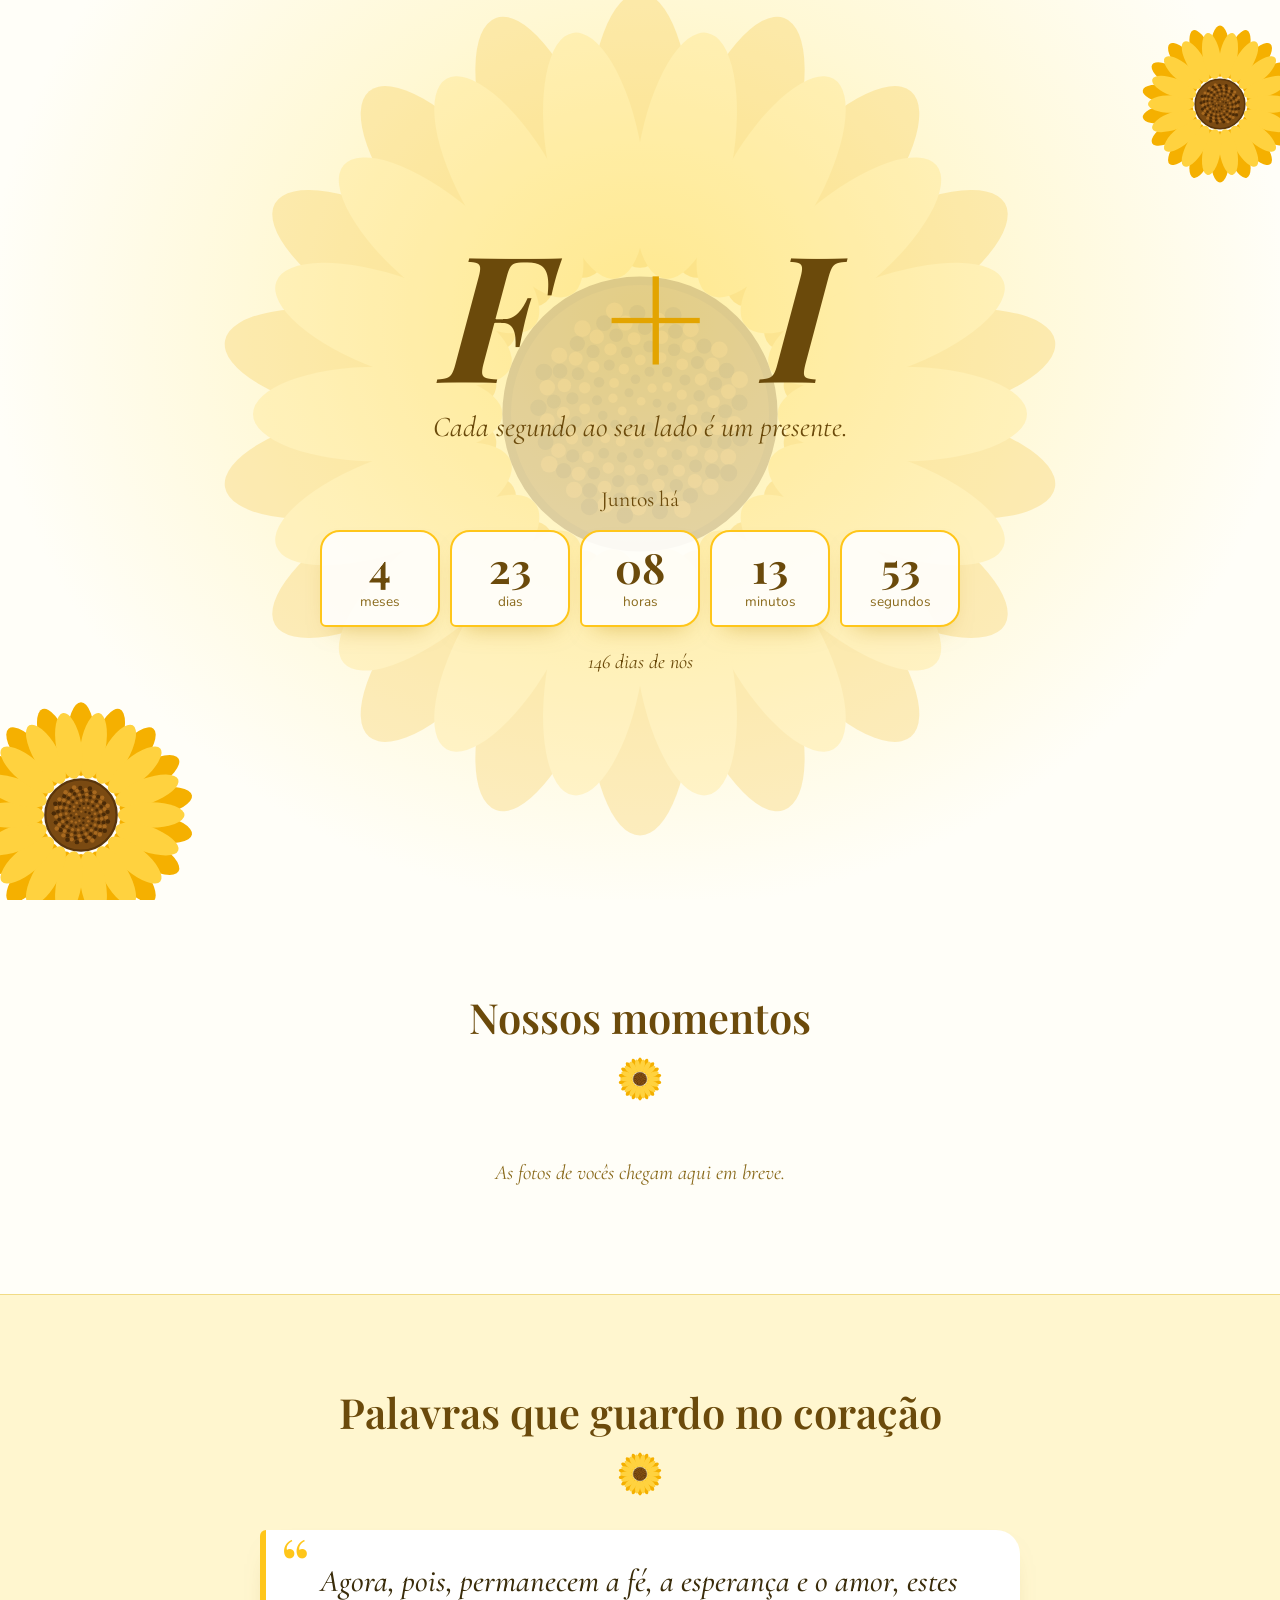
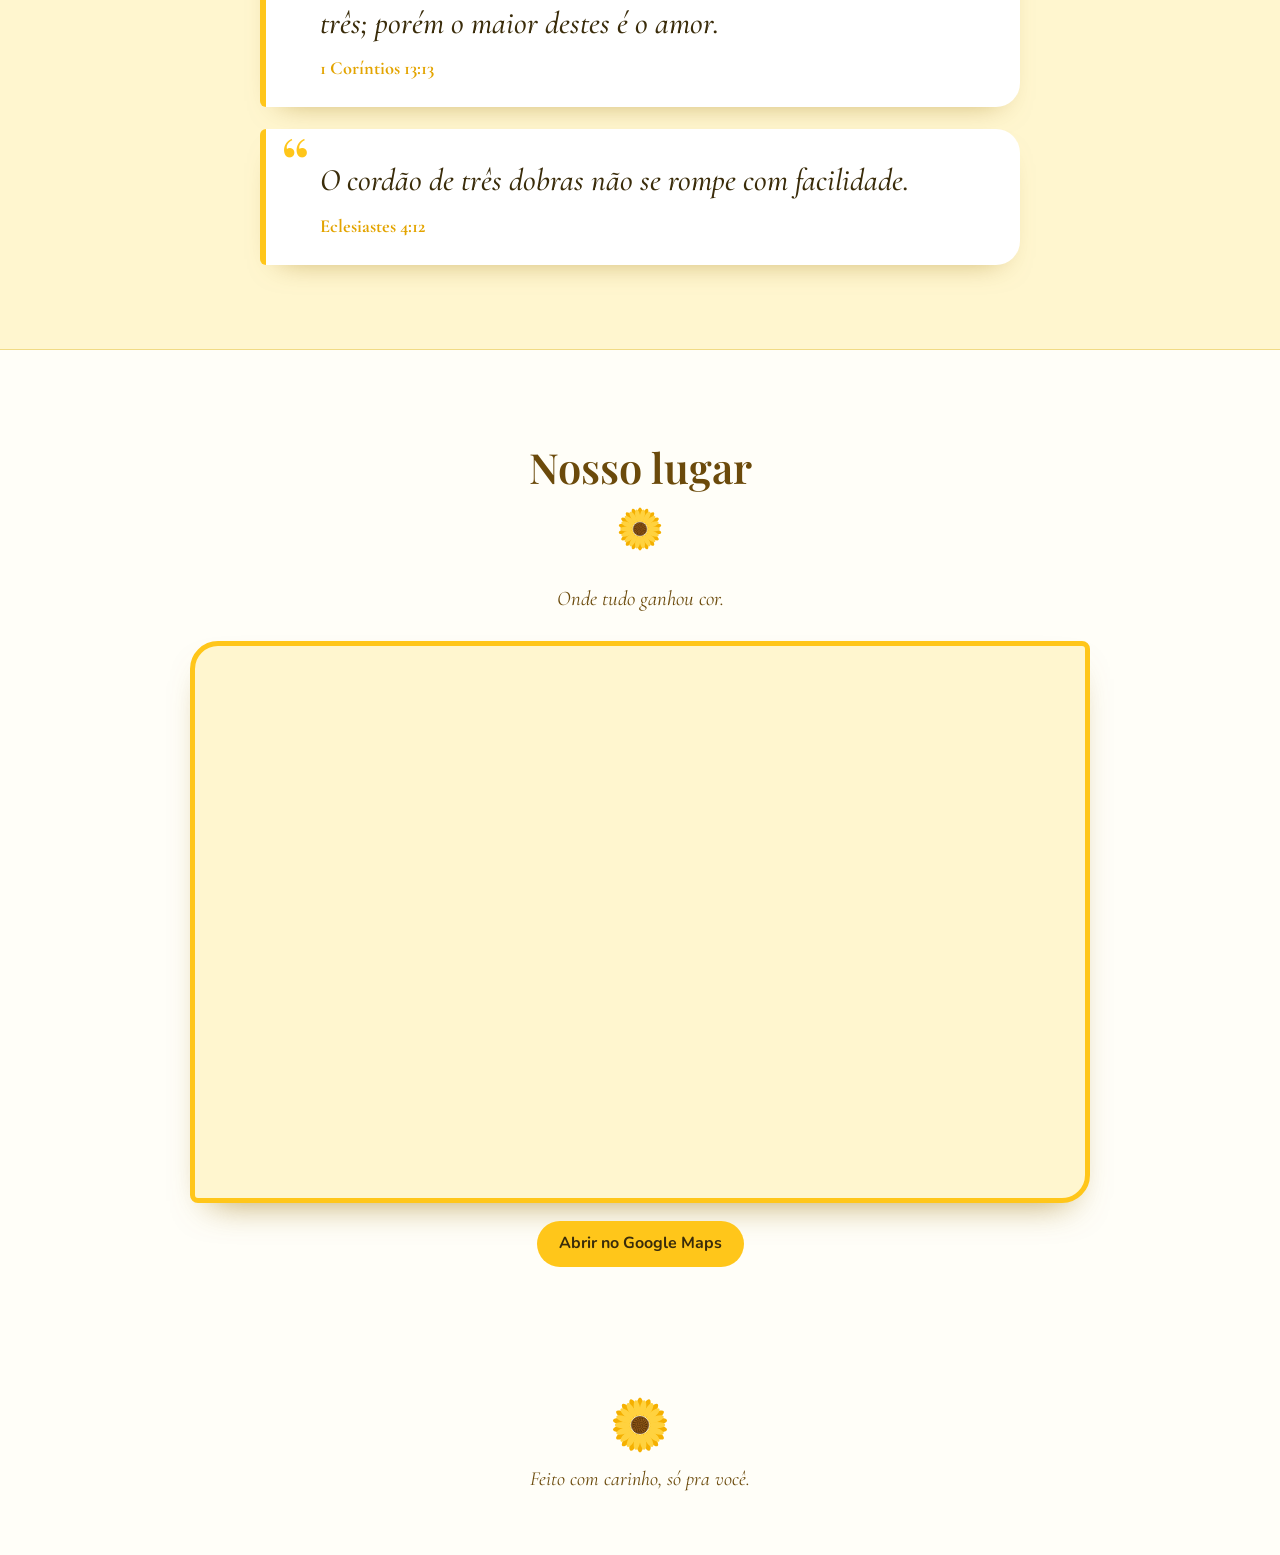
==== index.html @ c451ec0d "Add files via upload" ====
<!doctype html>
<html lang="pt-BR">
<head>
<meta charset="utf-8">
<meta name="viewport" content="width=device-width, initial-scale=1">
<title>F + I</title>
<meta name="theme-color" content="#FFC61A">
<link rel="preconnect" href="https://fonts.googleapis.com">
<link rel="preconnect" href="https://fonts.gstatic.com" crossorigin>
<link href="https://fonts.googleapis.com/css2?family=Cormorant+Garamond:ital,wght@0,500;0,700;1,500;1,600&family=Nunito:wght@400;700&family=Playfair+Display:ital,wght@0,600;1,700&display=swap" rel="stylesheet">
<link rel="stylesheet" href="assets/style.css">
</head>
<body>
<header class="hero">
  <div class="sf sf-bg"></div><div class="sf sf-l"></div><div class="sf sf-r"></div>
  <div class="hero-in">
    <h1 id="title">F + I</h1>
    <p class="subtitle" id="subtitle"></p>
    <p class="counter-label" id="counterLabel"></p>
    <div class="units" id="units" role="timer" aria-live="off"></div>
    <p class="total" id="total"></p>
  </div>
</header>

<section class="block" id="galeria">
  <div class="wrap">
    <h2 id="galleryTitle"></h2><div class="sf divider"></div>
    <div class="gallery" id="gallery"></div>
    <p class="empty" id="galleryEmpty" hidden>As fotos de vocês chegam aqui em breve.</p>
  </div>
</section>

<section class="block verses" id="versiculos">
  <div class="wrap">
    <h2 id="versesTitle"></h2><div class="sf divider"></div>
    <div class="verse-list" id="verses"></div>
  </div>
</section>

<section class="block" id="mapa">
  <div class="wrap">
    <h2 id="mapTitle"></h2><div class="sf divider"></div>
    <p class="lede" id="mapText"></p>
    <div class="map-frame"><iframe id="mapFrame" title="Mapa" loading="lazy" referrerpolicy="no-referrer-when-downgrade" allowfullscreen></iframe></div>
    <a class="map-link" id="mapLink" target="_blank" rel="noopener">Abrir no Google Maps</a>
  </div>
</section>

<footer><div class="sf"></div><span id="footer"></span></footer>

<div class="lightbox" id="lightbox" role="dialog" aria-modal="true" aria-label="Foto ampliada">
  <button class="lb-btn lb-close" id="lbClose" aria-label="Fechar">✕</button>
  <button class="lb-btn lb-prev" id="lbPrev" aria-label="Anterior">‹</button>
  <img id="lbImg" alt=""><p id="lbCap"></p>
  <button class="lb-btn lb-next" id="lbNext" aria-label="Próxima">›</button>
</div>

<script src="assets/common.js"></script>
<script src="assets/site.js"></script>
</body>
</html>
---- assets/style.css ----
:root{
  --bg:#FFFEF8; --cream:#FFF6CF; --sun:#FFC61A; --sun-deep:#E3A400; --brown:#6B4A0B; --ink:#3A2C0A; --line:#F1DB85;
  --serif:'Cormorant Garamond',Georgia,serif; --display:'Playfair Display',Georgia,serif; --sans:'Nunito',system-ui,sans-serif;
}
*{box-sizing:border-box}
html{scroll-behavior:smooth}
body{margin:0;background:var(--bg);color:var(--ink);font-family:var(--sans);line-height:1.6;-webkit-font-smoothing:antialiased}
img{max-width:100%}
:focus-visible{outline:3px solid var(--sun-deep);outline-offset:3px}
[hidden]{display:none!important}

.sf svg{width:100%;height:100%;display:block}

/* ---------- Hero ---------- */
.hero{position:relative;min-height:100svh;display:grid;place-items:center;overflow:hidden;padding:56px 20px;text-align:center;
  background:radial-gradient(ellipse at 50% 35%,#FFEFA3 0%,#FFF8D4 38%,var(--bg) 72%)}
.sf-bg{position:absolute;left:50%;top:46%;width:min(128vw,860px);aspect-ratio:1;transform:translate(-50%,-50%);opacity:.2}
.sf-bg svg{animation:spin 160s linear infinite}
.sf-l,.sf-r{position:absolute;aspect-ratio:1}
.sf-l{width:clamp(110px,22vw,230px);left:-34px;bottom:-30px}
.sf-r{width:clamp(80px,15vw,160px);right:-20px;top:24px}
.sf-l svg{animation:sway 9s ease-in-out infinite}
.sf-r svg{animation:sway 11s ease-in-out infinite reverse}
@keyframes spin{to{transform:rotate(360deg)}}
@keyframes sway{0%,100%{transform:rotate(-7deg)}50%{transform:rotate(7deg)}}
@keyframes rise{from{opacity:0;transform:translateY(22px)}to{opacity:1;transform:none}}

.hero-in{position:relative;width:100%;max-width:760px;animation:rise .9s ease-out both}
h1{margin:0;font-family:var(--display);font-style:italic;font-weight:700;font-size:clamp(5rem,26vw,11rem);line-height:1;color:var(--brown);letter-spacing:.01em}
h1 .plus{color:var(--sun-deep);font-style:normal;font-weight:400;margin:0 .06em}
.subtitle{font-family:var(--serif);font-style:italic;font-size:clamp(1.35rem,4.5vw,1.8rem);color:var(--brown);margin:.4rem 0 2rem}
.counter-label{font-family:var(--serif);font-size:1.35rem;margin:0 0 .8rem;color:var(--brown)}
.units{display:grid;grid-template-columns:repeat(auto-fit,minmax(86px,1fr));gap:10px;max-width:640px;margin:0 auto}
.unit{background:rgba(255,255,255,.88);border:2px solid var(--sun);border-radius:20px 20px 20px 6px;padding:12px 6px 10px;box-shadow:0 12px 24px -14px rgba(190,140,0,.55)}
.unit b{display:block;font-family:var(--display);font-size:clamp(1.9rem,7vw,2.6rem);line-height:1.1;color:var(--brown);font-variant-numeric:tabular-nums}
.unit span{font-size:.85rem;color:#8a6a1c}
.total{margin:1.2rem 0 0;font-family:var(--serif);font-style:italic;font-size:1.25rem;color:var(--brown)}

/* ---------- Seções ---------- */
section.block{padding:84px 20px}
.wrap{max-width:1100px;margin:0 auto}
h2{font-family:var(--display);font-weight:600;font-size:clamp(1.8rem,5vw,2.6rem);color:var(--brown);text-align:center;margin:0 0 .4rem}
.divider{width:44px;height:44px;margin:0 auto 34px}
.lede{text-align:center;font-family:var(--serif);font-style:italic;font-size:1.3rem;margin:-.2rem 0 1.6rem;color:var(--brown)}

/* Galeria: colunas mantêm a proporção original de cada foto */
.gallery{columns:3 260px;column-gap:16px}
.gallery figure{break-inside:avoid;margin:0 0 16px;background:#fff;border:1px solid var(--line);border-radius:10px 26px 10px 26px;overflow:hidden;box-shadow:0 14px 28px -18px rgba(150,110,0,.6)}
.gallery button{display:block;width:100%;padding:0;border:0;background:none;cursor:zoom-in}
.gallery img{display:block;width:100%;height:auto}
.gallery figcaption{padding:10px 14px 12px;font-family:var(--serif);font-size:1.15rem;font-style:italic;color:var(--brown)}
.empty{text-align:center;color:#8a6a1c;font-family:var(--serif);font-style:italic;font-size:1.3rem}

.lightbox{position:fixed;inset:0;z-index:50;background:rgba(58,44,10,.92);display:none;align-items:center;justify-content:center;padding:20px}
.lightbox.open{display:flex}
.lightbox img{max-width:92vw;max-height:82vh;object-fit:contain;border-radius:8px;background:#fff}
.lightbox p{position:absolute;bottom:18px;left:0;right:0;margin:0;text-align:center;color:#FFE9A0;font-family:var(--serif);font-size:1.25rem;font-style:italic}
.lb-btn{position:absolute;background:var(--sun);color:var(--ink);border:0;width:46px;height:46px;border-radius:50%;font-size:1.5rem;cursor:pointer}
.lb-close{top:16px;right:16px}.lb-prev{left:14px;top:50%}.lb-next{right:14px;top:50%}

/* Versículos */
.verses{background:var(--cream);border-block:1px solid var(--line)}
.verse-list{display:grid;gap:22px;max-width:760px;margin:0 auto}
.verse{margin:0;position:relative;background:#fff;border-left:6px solid var(--sun);border-radius:6px 24px 24px 6px;padding:30px 28px 24px 54px;box-shadow:0 14px 30px -20px rgba(150,110,0,.6)}
.verse::before{content:'“';position:absolute;left:14px;top:-4px;font-family:var(--display);font-size:4.6rem;color:var(--sun);line-height:1}
.verse p{margin:0;font-family:var(--serif);font-style:italic;font-weight:500;font-size:clamp(1.5rem,4.2vw,1.95rem);line-height:1.35;color:var(--ink)}
.verse cite{display:block;margin-top:10px;font-family:var(--serif);font-style:normal;font-weight:700;font-size:1.15rem;color:var(--sun-deep)}

/* Mapa */
.map-frame{max-width:900px;margin:0 auto;border:5px solid var(--sun);border-radius:28px 8px 28px 8px;overflow:hidden;box-shadow:0 18px 36px -20px rgba(150,110,0,.7);aspect-ratio:16/10;min-height:280px;background:var(--cream)}
.map-frame iframe{width:100%;height:100%;border:0;display:block}
.map-link{display:block;width:max-content;margin:18px auto 0;padding:10px 22px;background:var(--sun);color:var(--ink);font-weight:700;text-decoration:none;border-radius:999px}
.map-link:hover{background:var(--sun-deep)}

footer{padding:46px 20px 60px;text-align:center;font-family:var(--serif);font-style:italic;font-size:1.25rem;color:var(--brown)}
footer .sf{width:56px;height:56px;margin:0 auto 10px}

@media (prefers-reduced-motion:reduce){
  *{animation:none!important;scroll-behavior:auto!important}
}
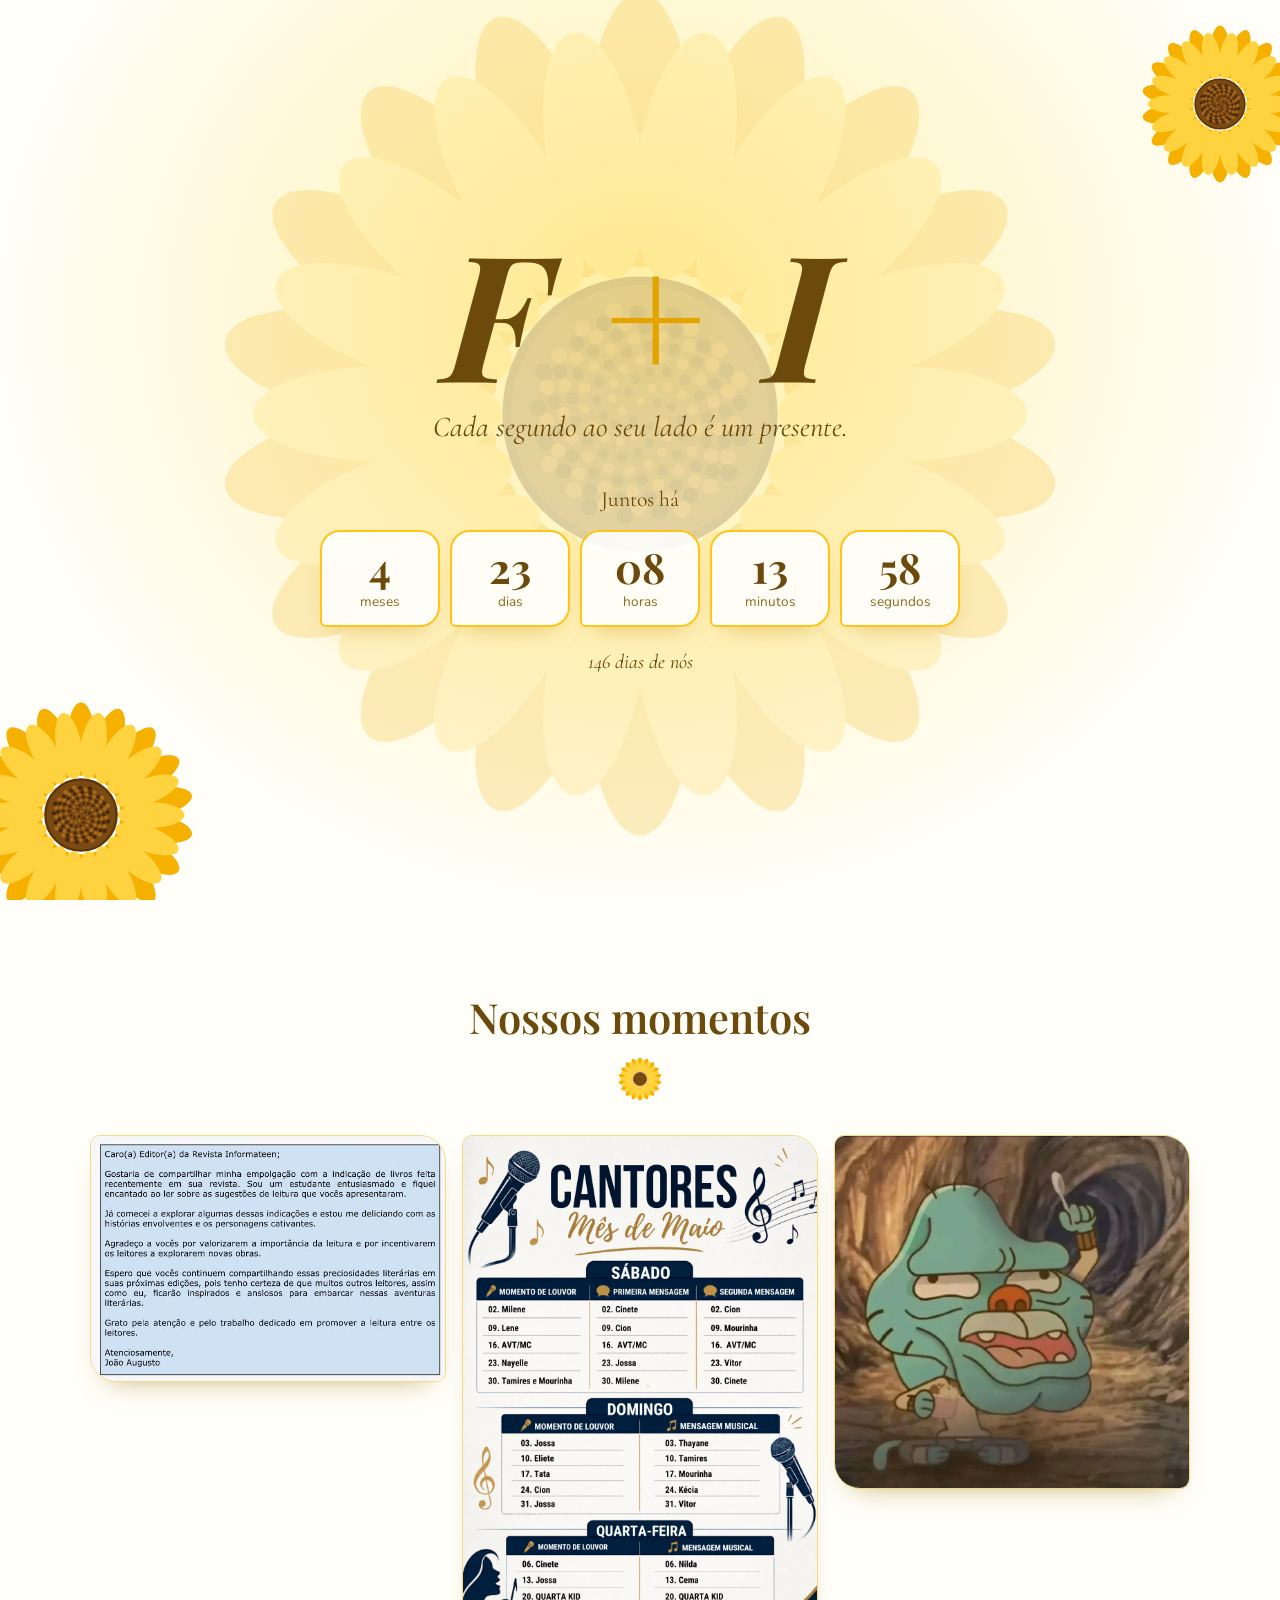
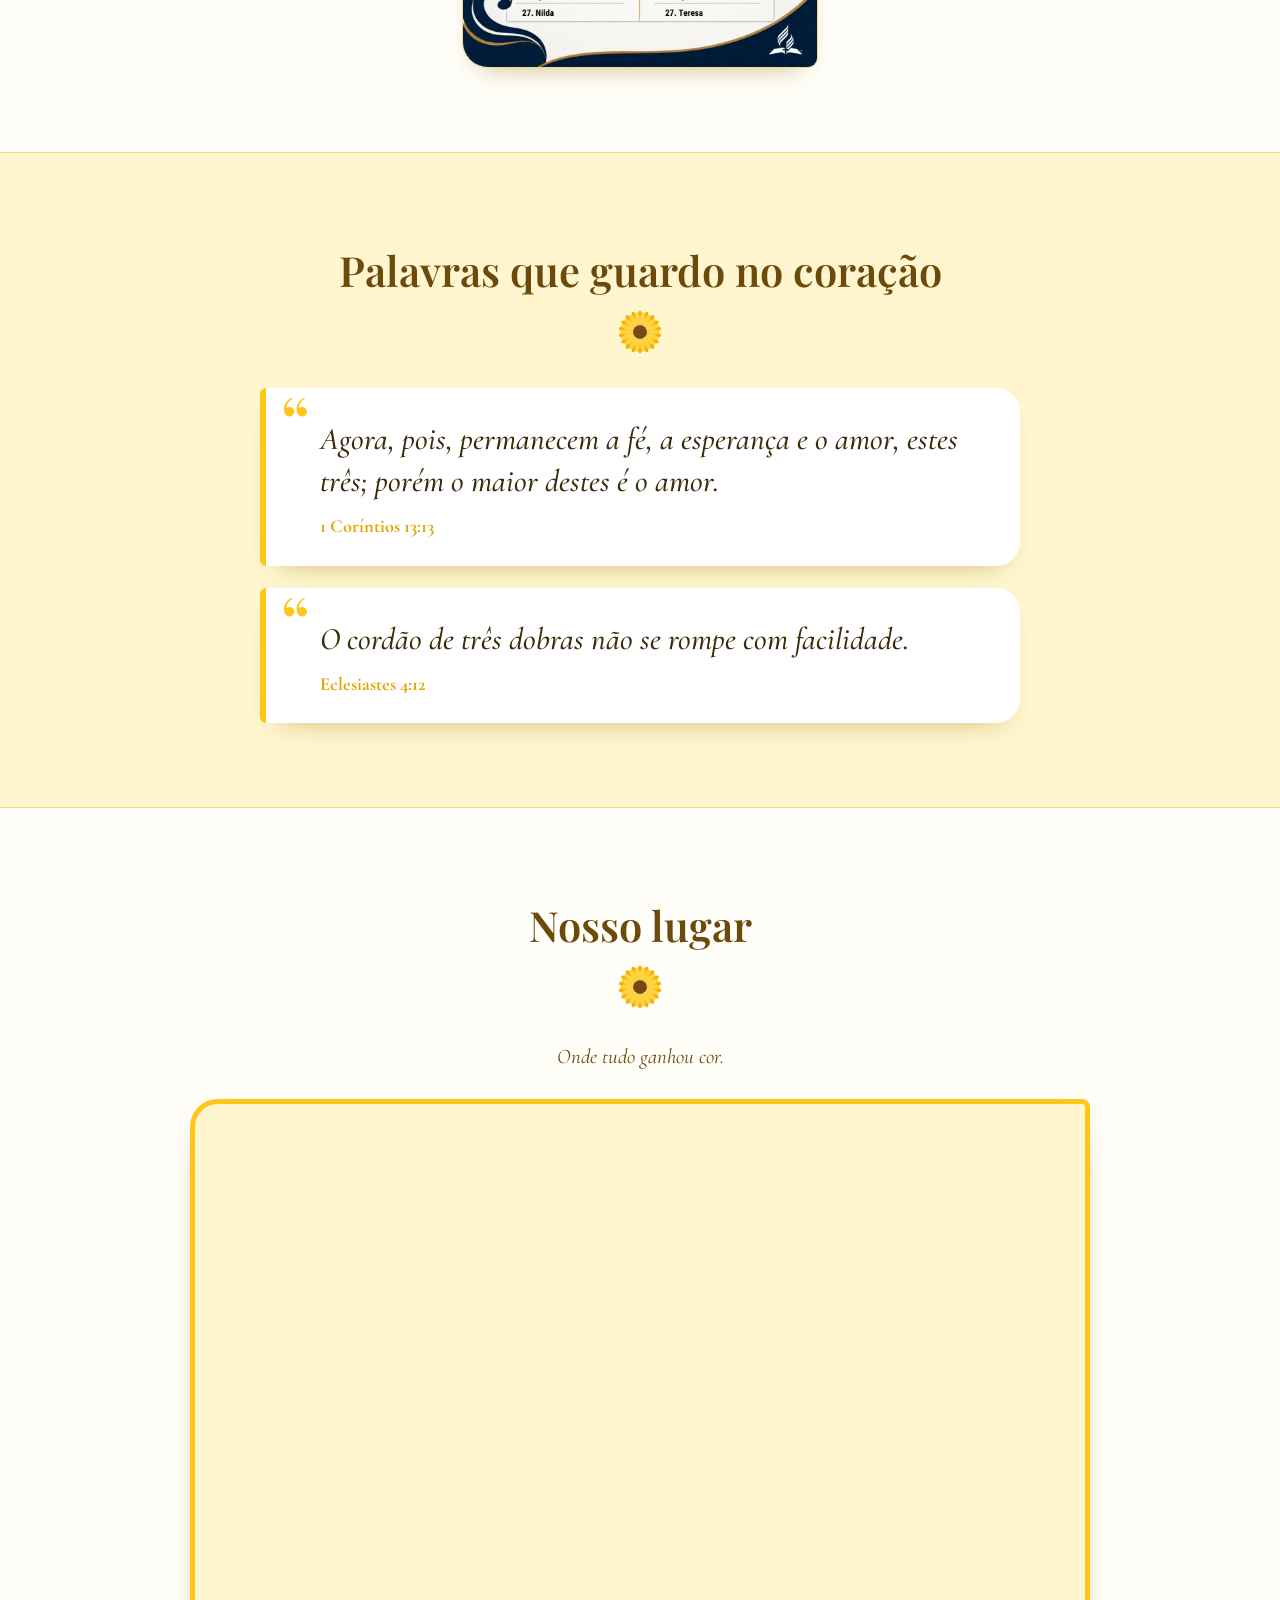
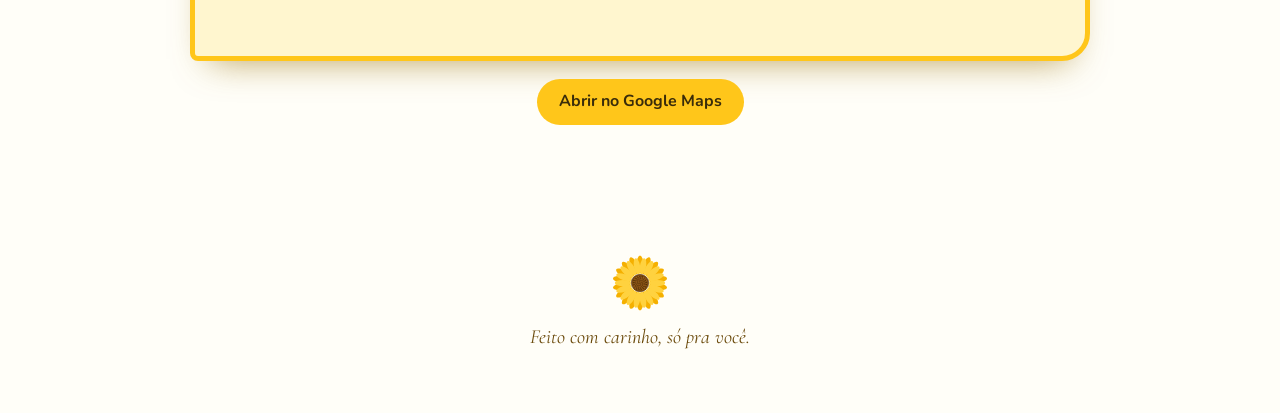
==== commit 62dbd809: "f" ====
--- a/index.html
+++ b/index.html
@@ -10,6 +10,7 @@
 <link href="https://fonts.googleapis.com/css2?family=Cormorant+Garamond:ital,wght@0,500;0,700;1,500;1,600&family=Nunito:wght@400;700&family=Playfair+Display:ital,wght@0,600;1,700&display=swap" rel="stylesheet">
 <link rel="stylesheet" href="assets/style.css">
 </head>
+<link rel="icon" type="image/png" href="assets/girassol.png">
 <body>
 <header class="hero">
   <div class="sf sf-bg"></div><div class="sf sf-l"></div><div class="sf sf-r"></div>
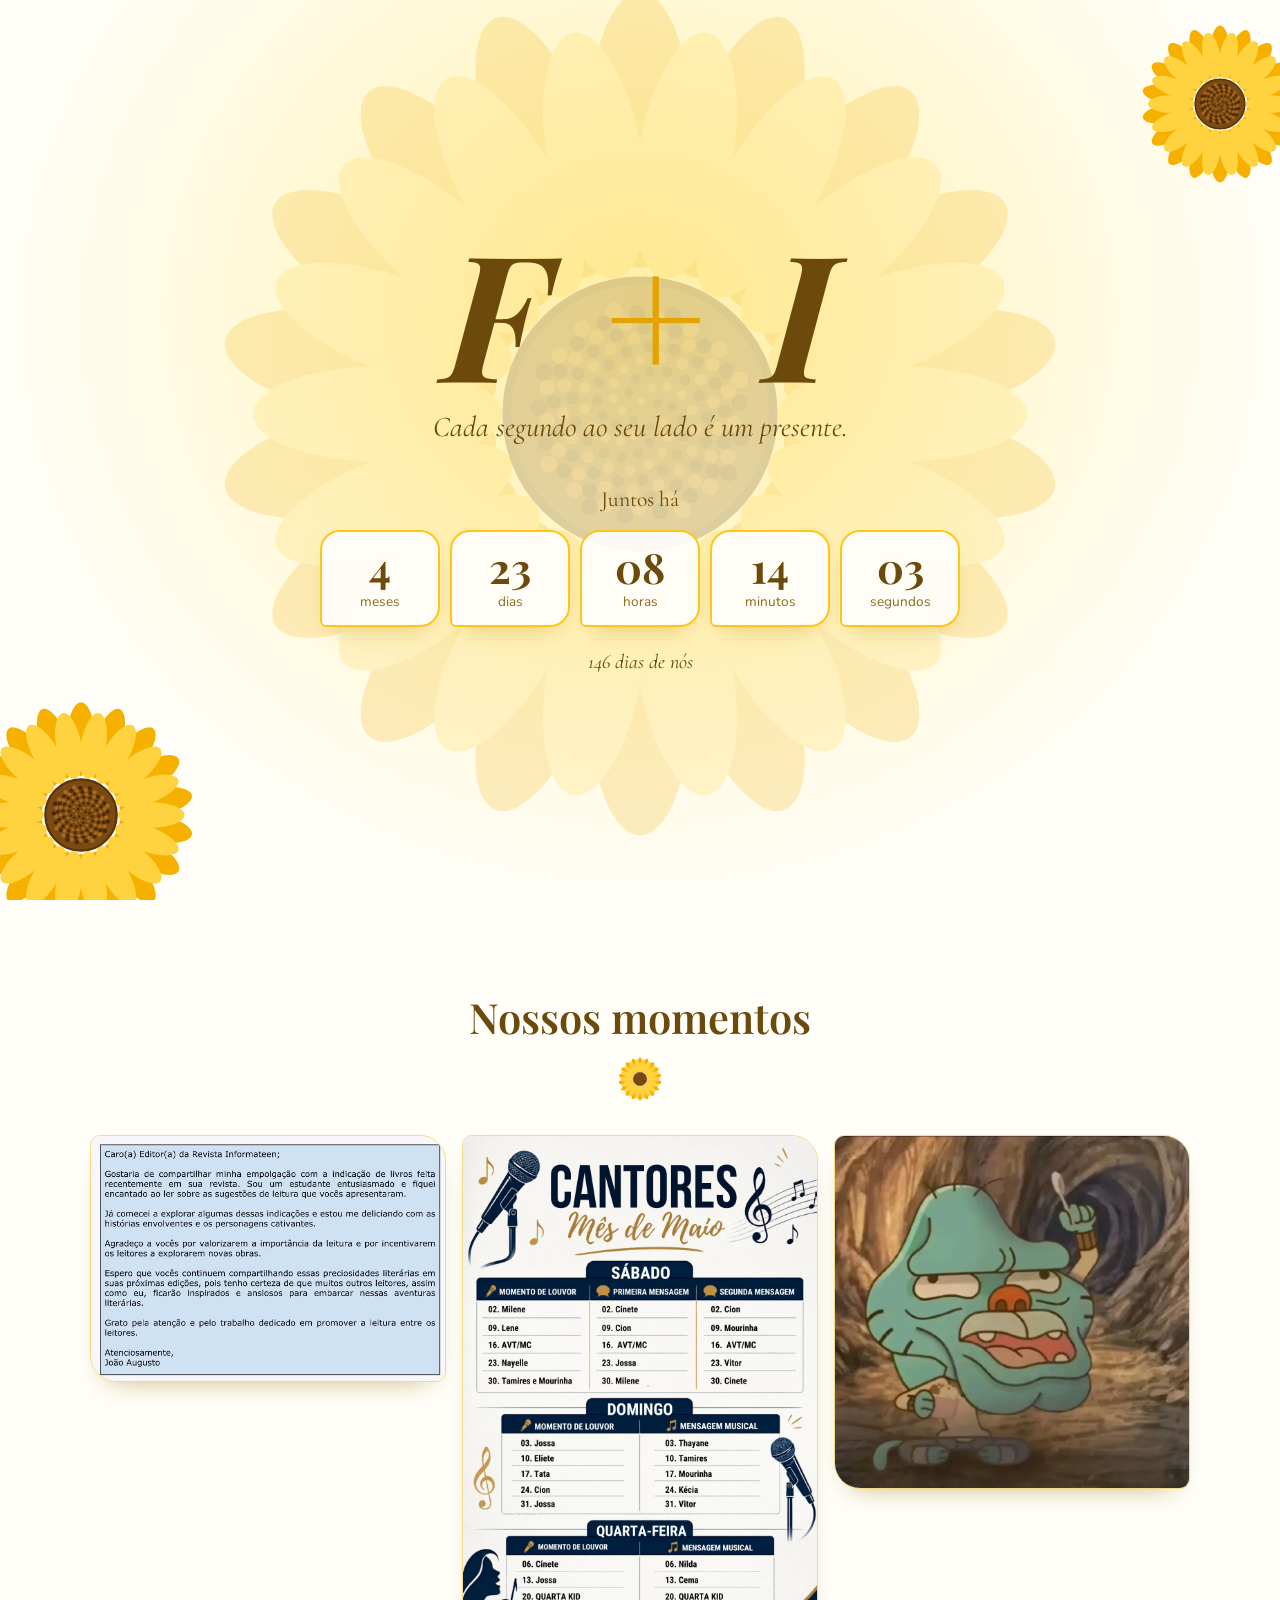
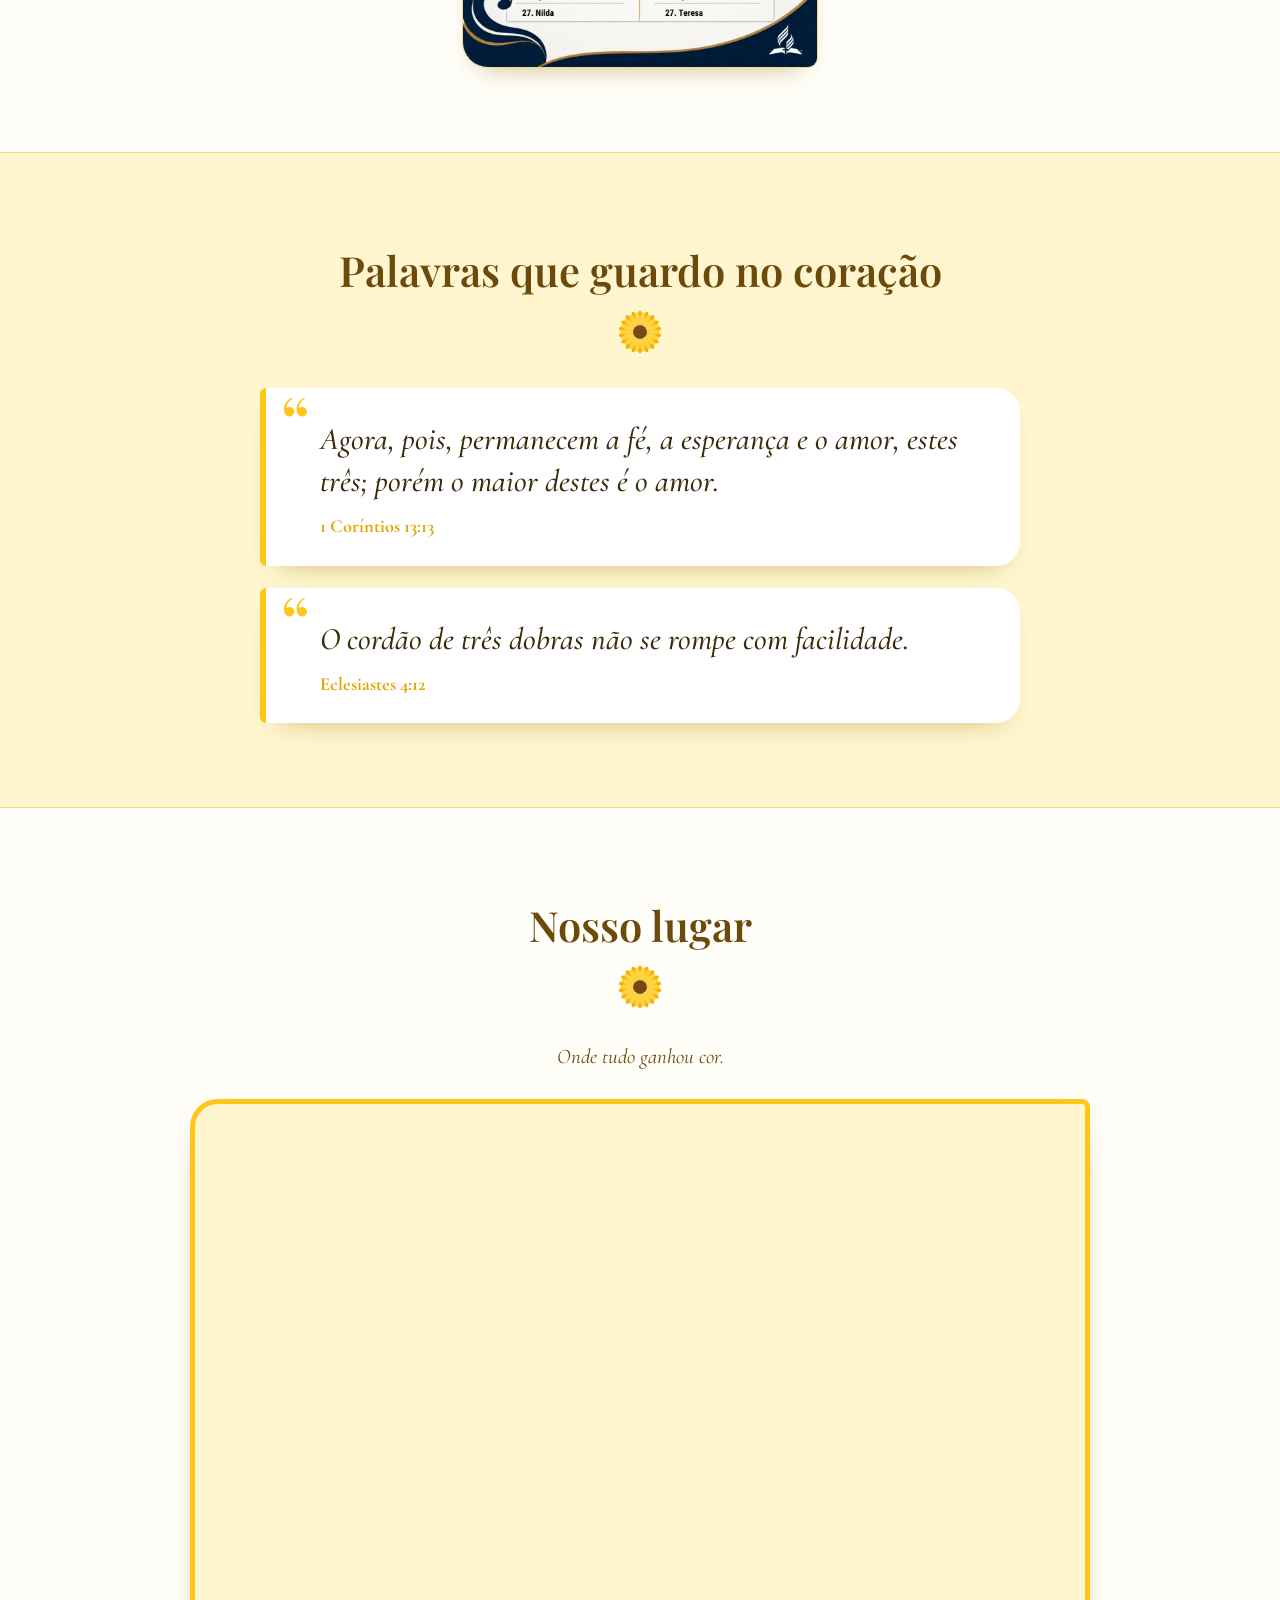
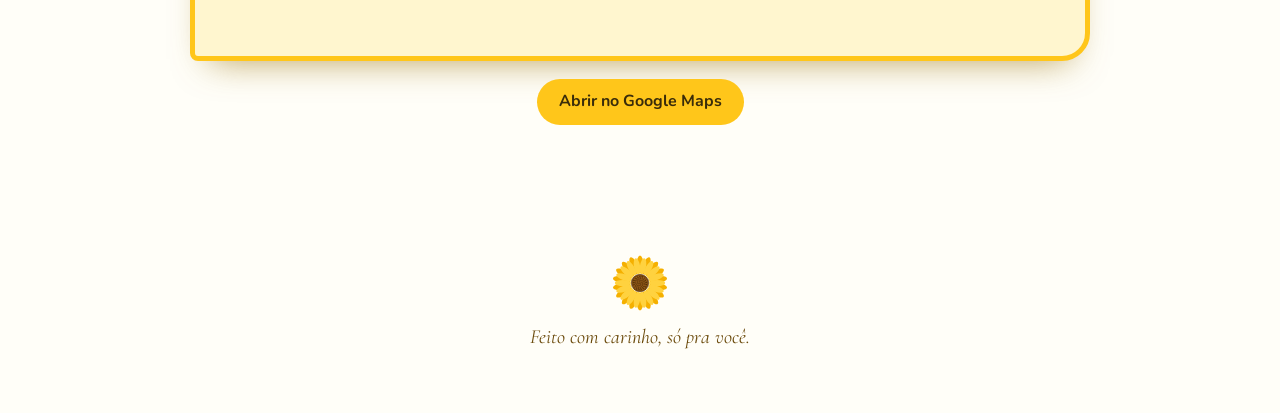
==== commit 1ac18f68: "v" ====
--- a/index.html
+++ b/index.html
@@ -3,7 +3,7 @@
 <head>
 <meta charset="utf-8">
 <meta name="viewport" content="width=device-width, initial-scale=1">
-<title>F + I</title>
+<title>Nossa História</title>
 <meta name="theme-color" content="#FFC61A">
 <link rel="preconnect" href="https://fonts.googleapis.com">
 <link rel="preconnect" href="https://fonts.gstatic.com" crossorigin>
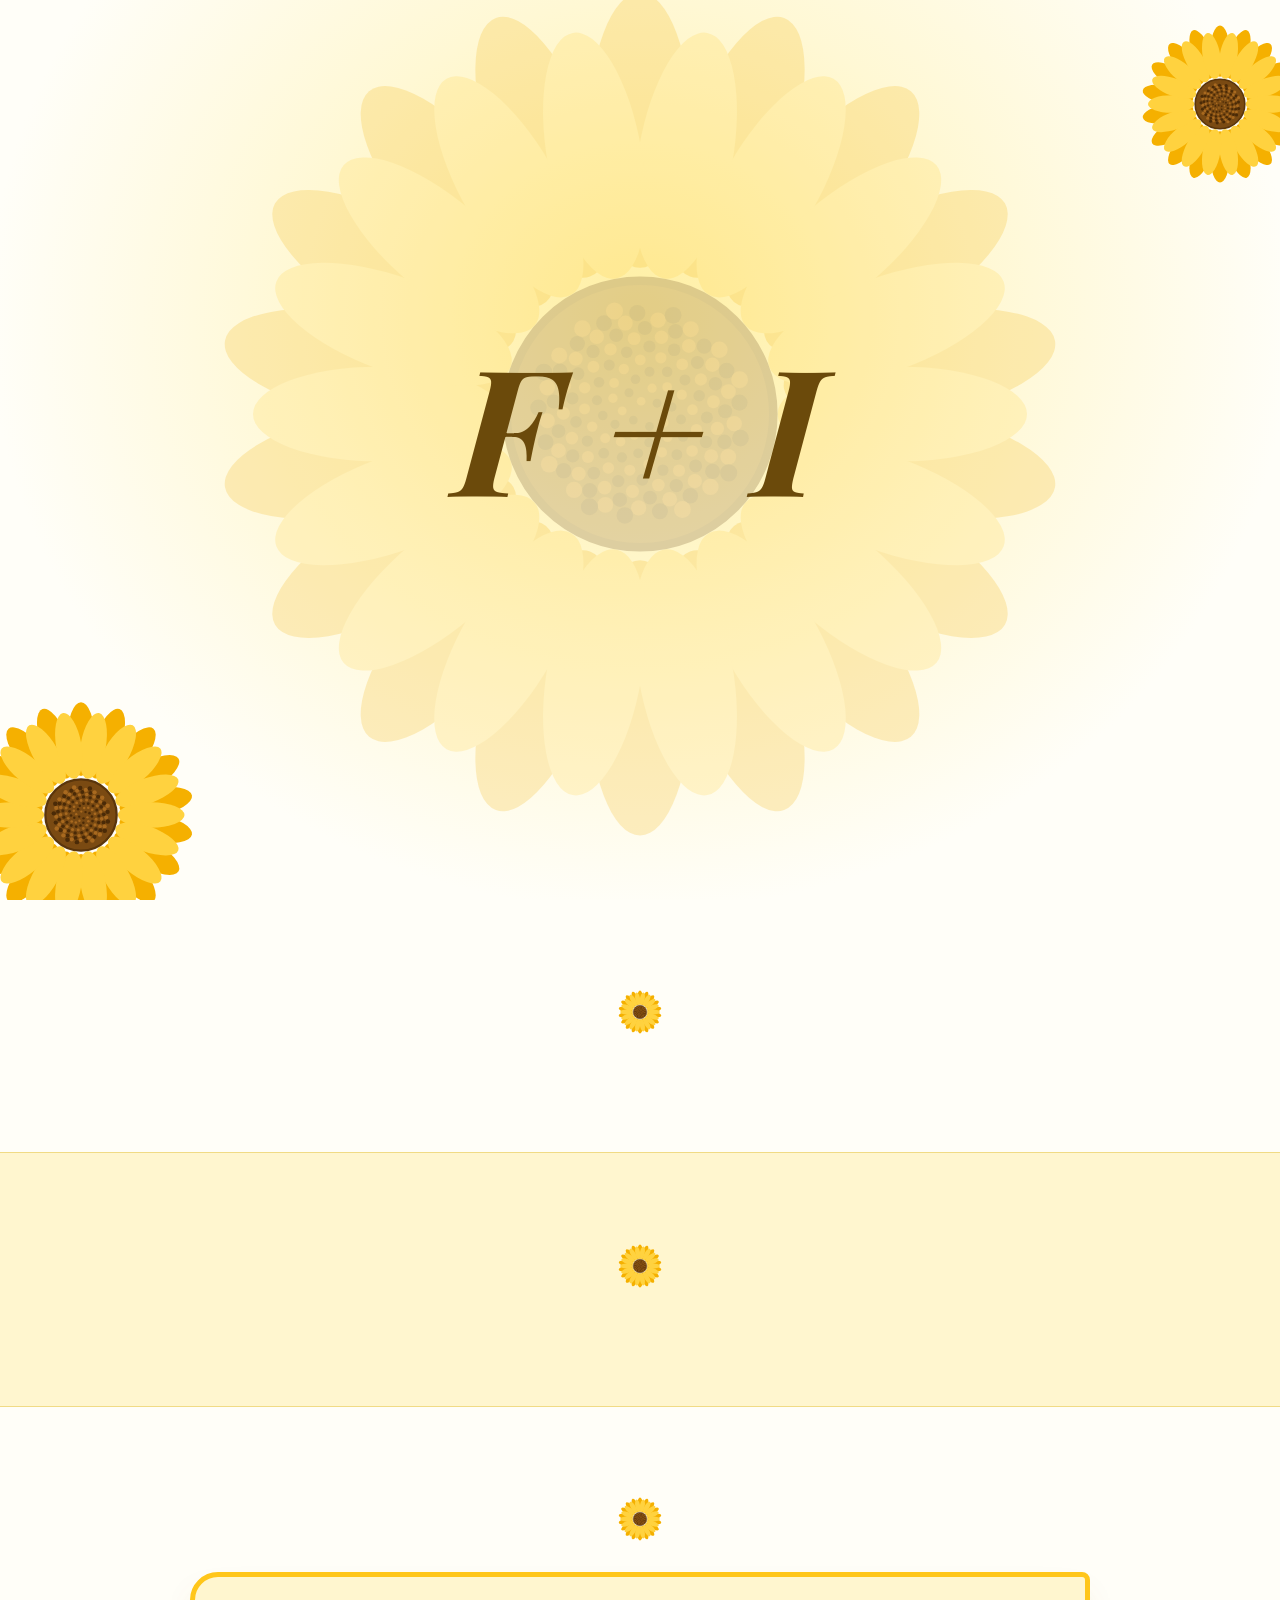
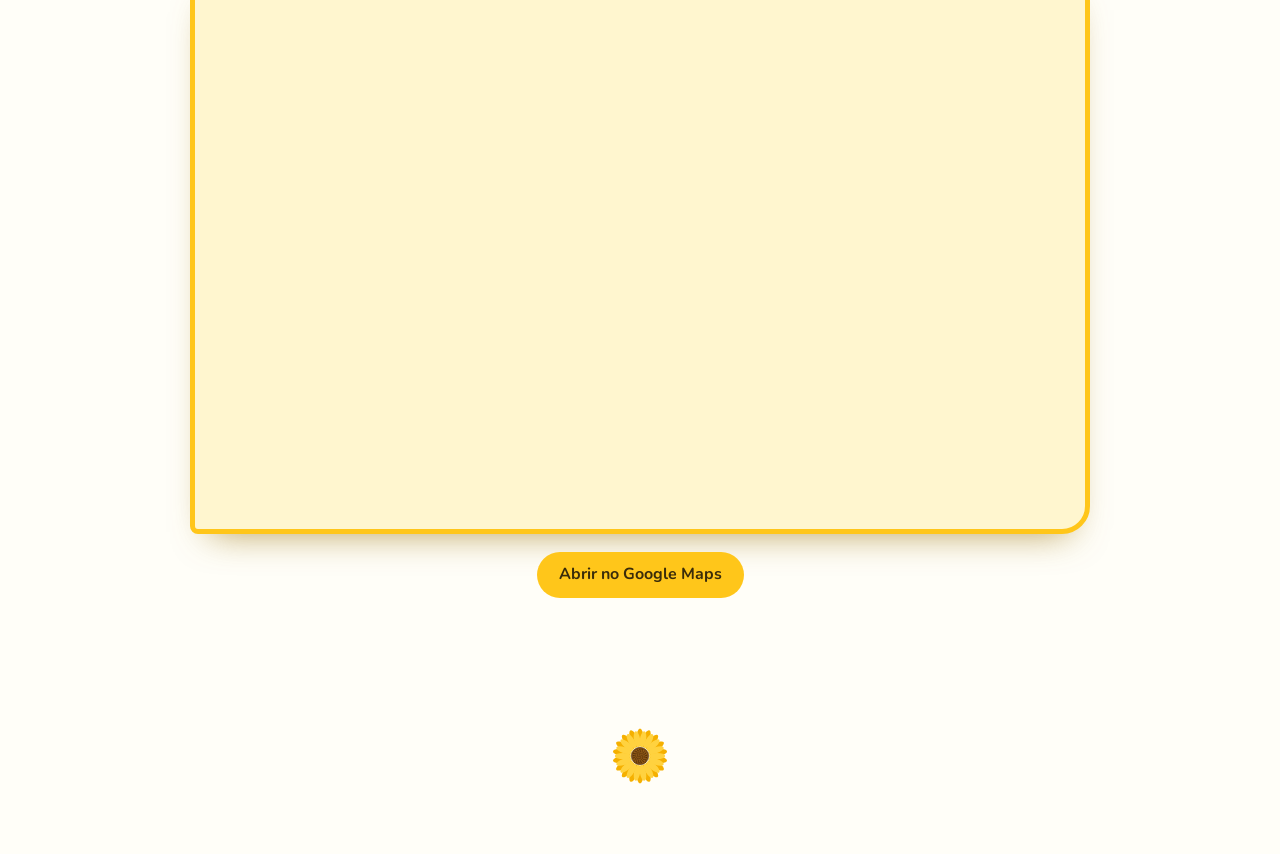
==== commit e9c58ae2: "n" ====
--- a/index.html
+++ b/index.html
@@ -15,7 +15,7 @@
 <header class="hero">
   <div class="sf sf-bg"></div><div class="sf sf-l"></div><div class="sf sf-r"></div>
   <div class="hero-in">
-    <h1 id="title">F + I</h1>
+    <h1>F + I</h1>
     <p class="subtitle" id="subtitle"></p>
     <p class="counter-label" id="counterLabel"></p>
     <div class="units" id="units" role="timer" aria-live="off"></div>
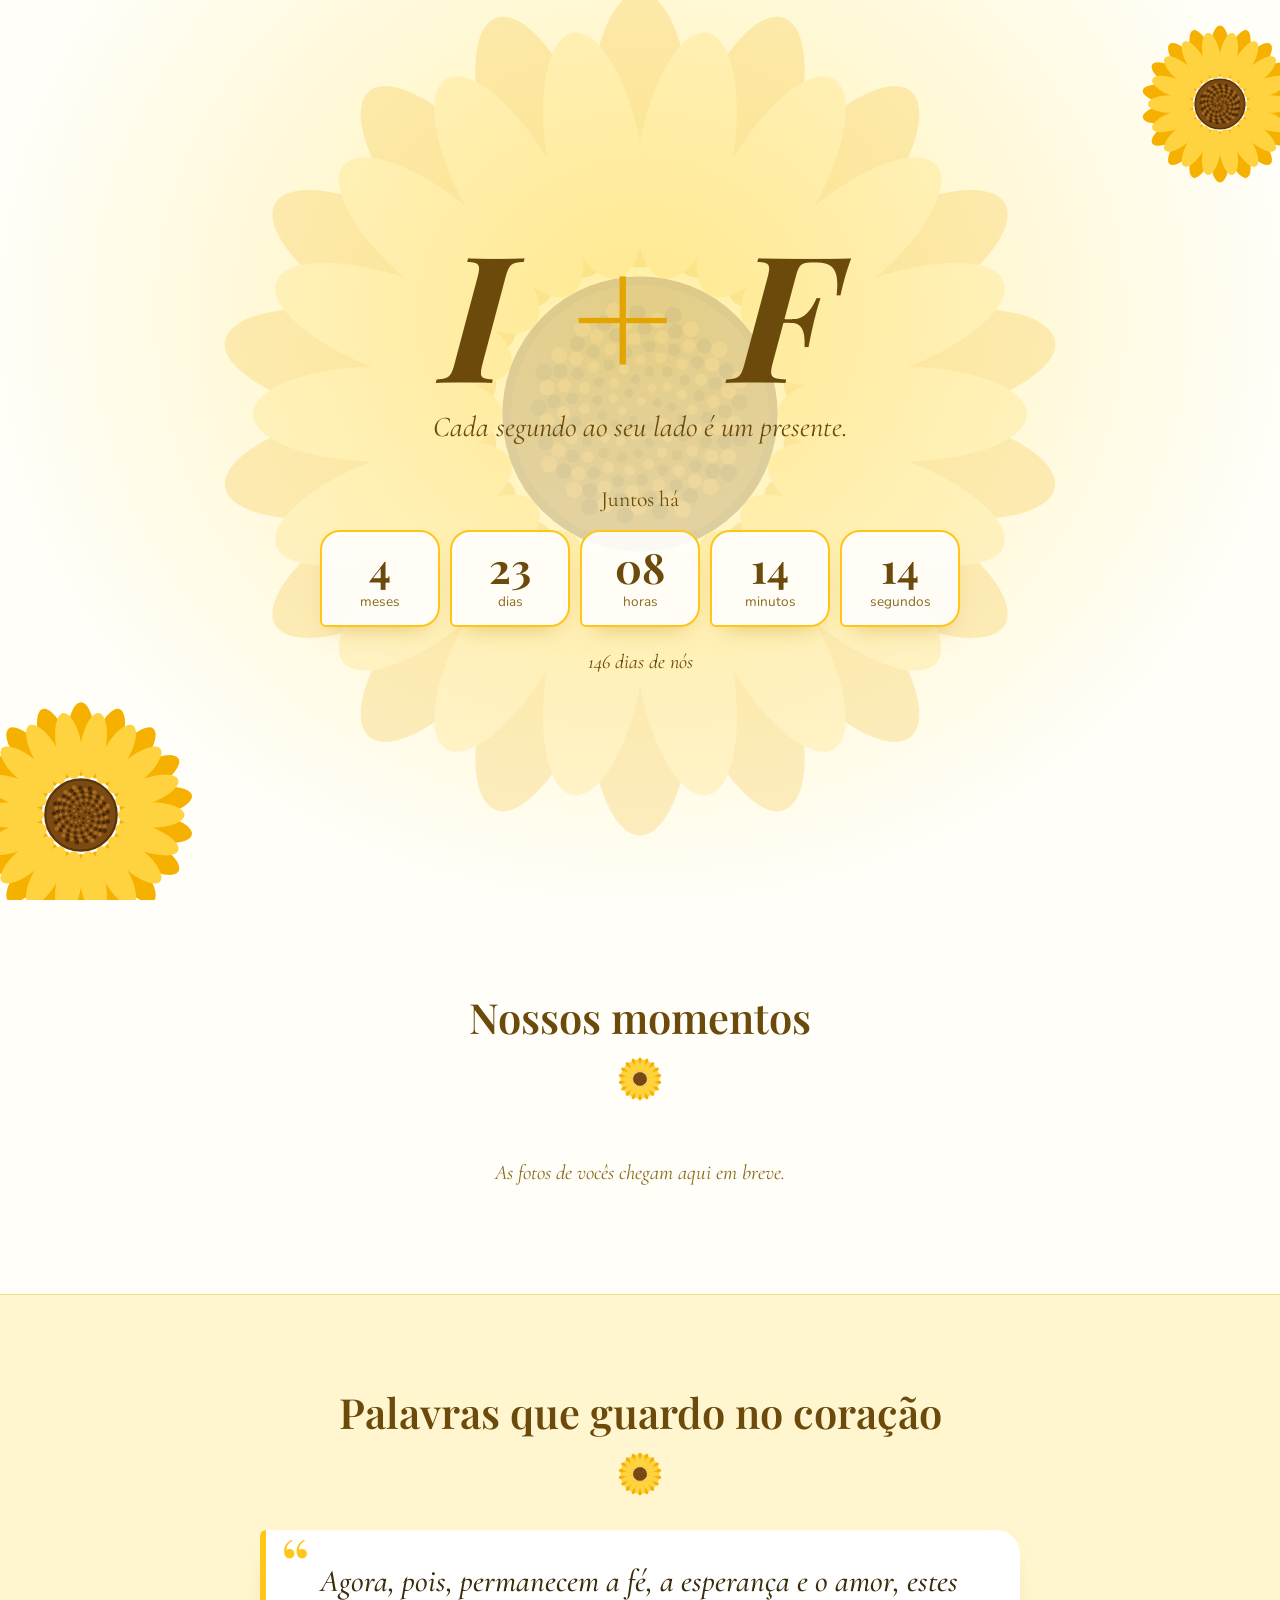
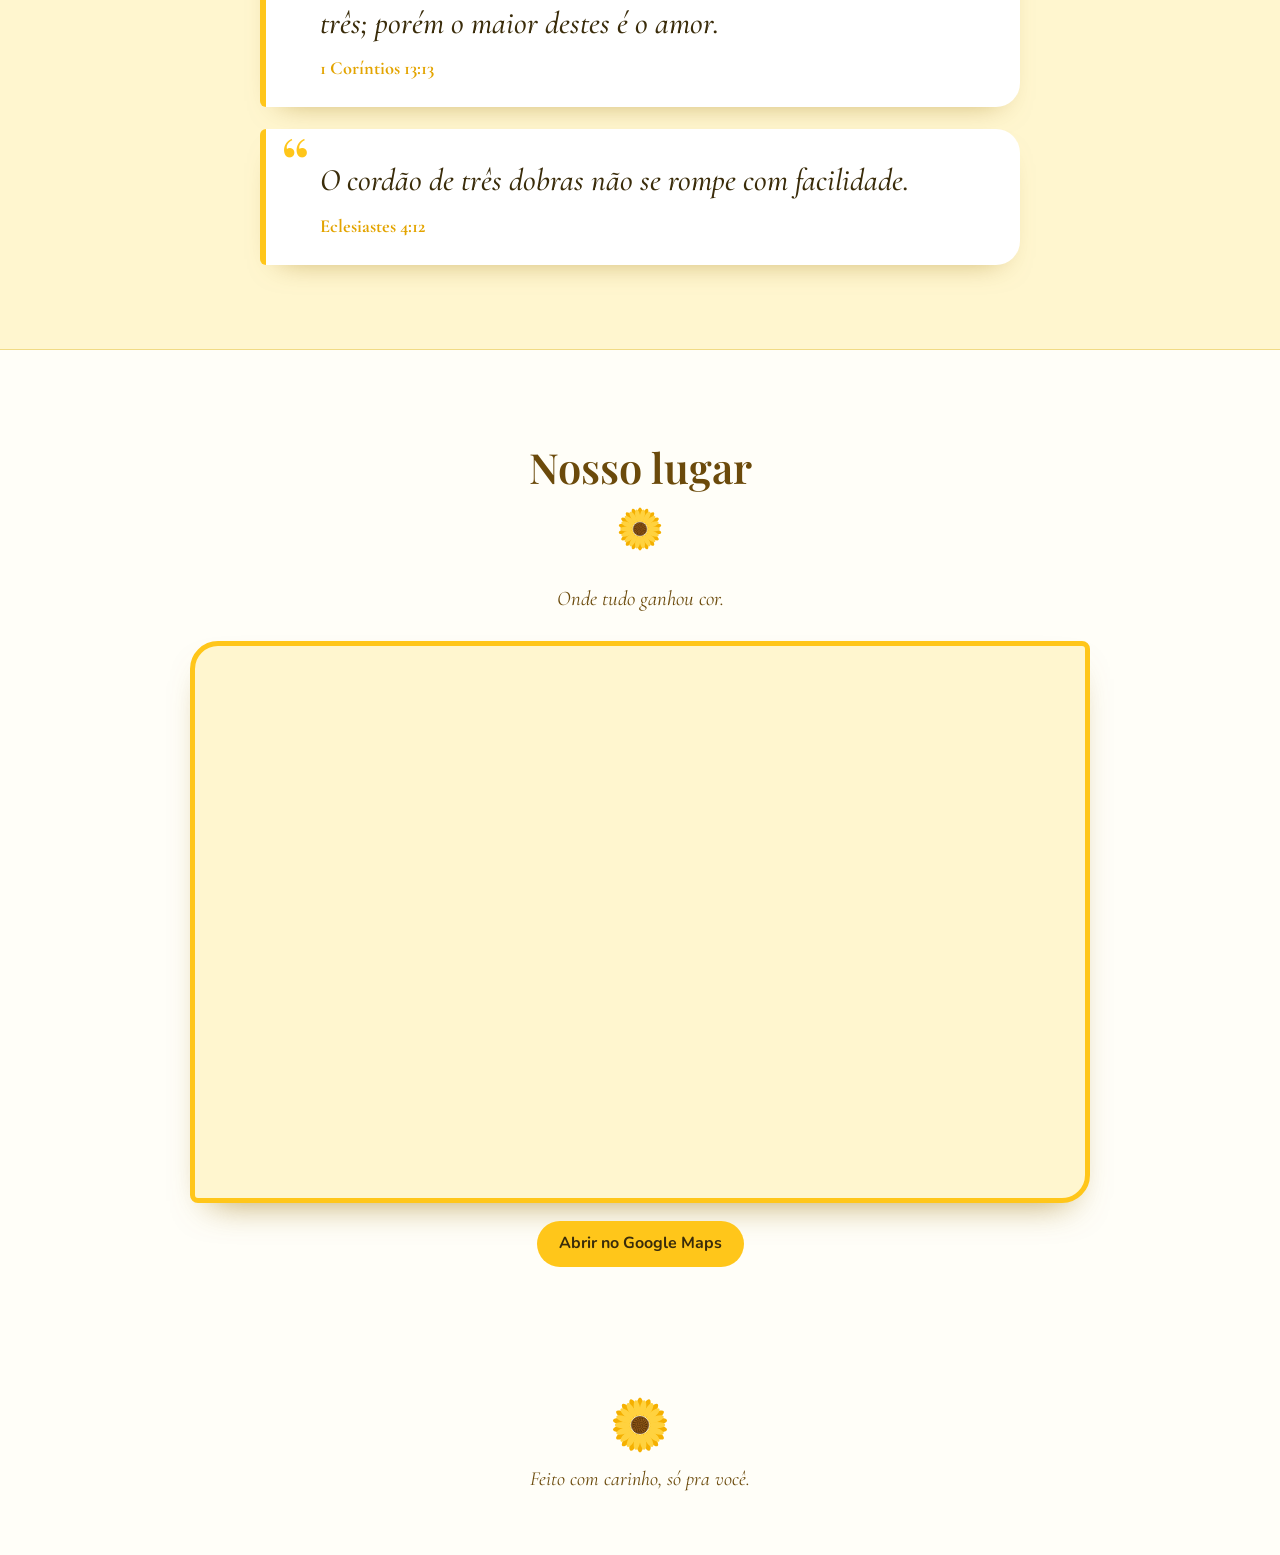
==== commit ba7d808a: "c" ====
--- a/index.html
+++ b/index.html
@@ -15,7 +15,7 @@
 <header class="hero">
   <div class="sf sf-bg"></div><div class="sf sf-l"></div><div class="sf sf-r"></div>
   <div class="hero-in">
-    <h1>F + I</h1>
+    <h1 id="title">F + I</h1>
     <p class="subtitle" id="subtitle"></p>
     <p class="counter-label" id="counterLabel"></p>
     <div class="units" id="units" role="timer" aria-live="off"></div>
